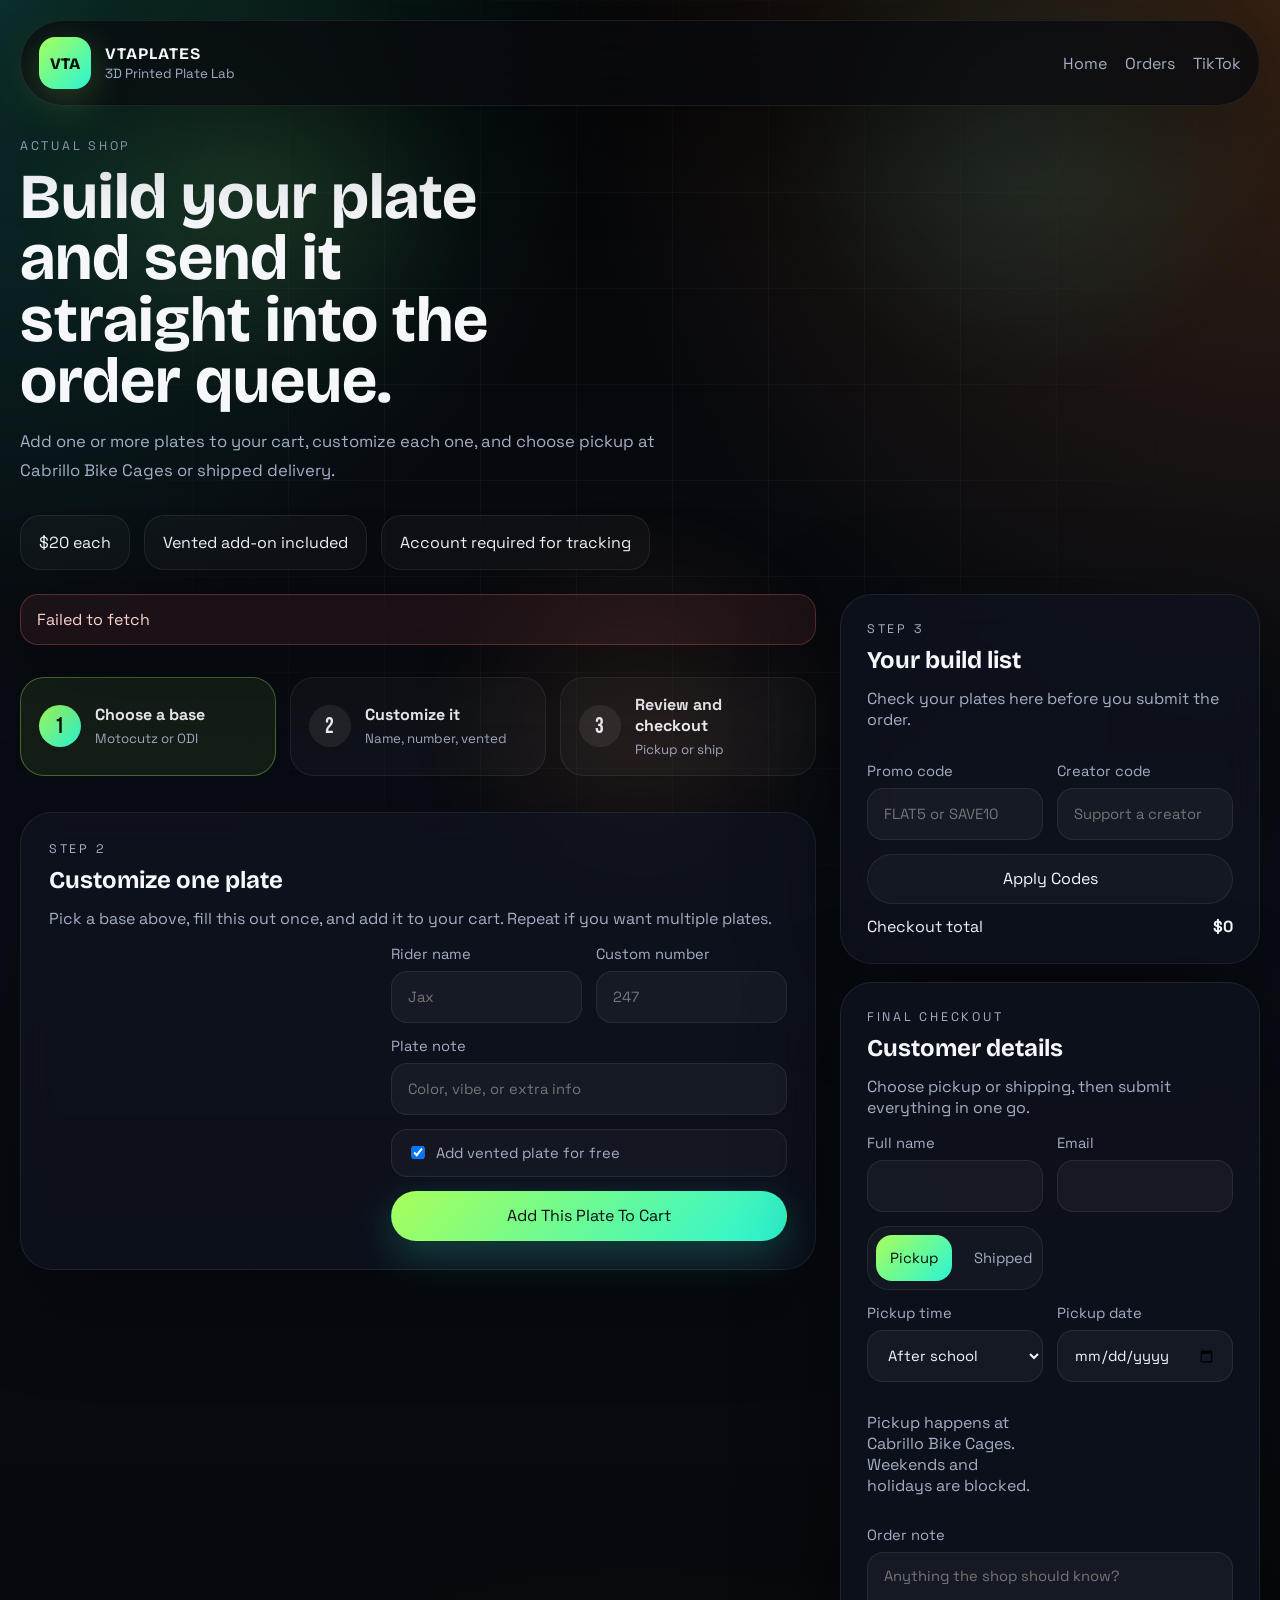
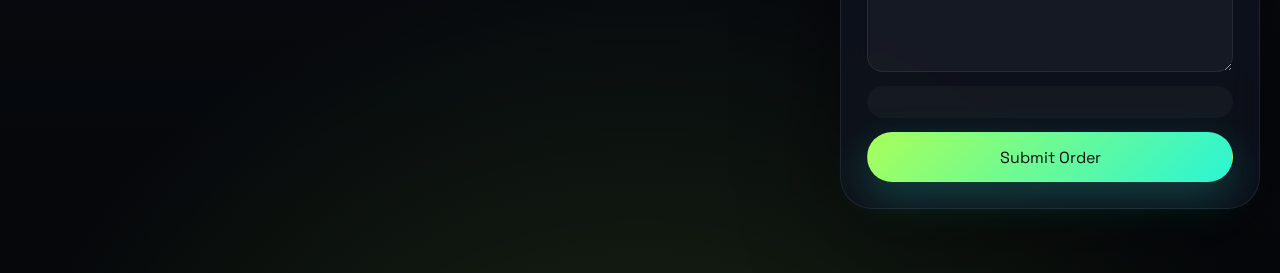
==== shop.html @ 5c973d40 "Add files via upload" ====
<!DOCTYPE html>
<html lang="en">
  <head>
    <meta charset="UTF-8" />
    <meta name="viewport" content="width=device-width, initial-scale=1.0" />
    <title>VTAPLATES Shop</title>
    <link rel="preconnect" href="https://fonts.googleapis.com" />
    <link rel="preconnect" href="https://fonts.gstatic.com" crossorigin />
    <link
      href="https://fonts.googleapis.com/css2?family=Bebas+Neue&family=Bricolage+Grotesque:wght@400;500;600;700;800&family=Space+Grotesk:wght@400;500;700&display=swap"
      rel="stylesheet"
    />
    <link rel="stylesheet" href="./assets/styles.css" />
    <script src="./assets/config.js"></script>
    <script type="module" src="./assets/js/shop.js"></script>
  </head>
  <body data-page="shop">
    <div class="site-shell">
      <header class="topbar">
        <a class="brand" href="./index.html">
          <span class="brand-mark">VTA</span>
          <span class="brand-copy">
            <strong>VTAPLATES</strong>
            <small>3D Printed Plate Lab</small>
          </span>
        </a>

        <nav class="nav">
          <a href="./index.html">Home</a>
          <a href="./account.html">Orders</a>
          <a href="https://tiktok.com/@vta.plates" target="_blank" rel="noreferrer" data-config-link="tiktok">TikTok</a>
        </nav>
      </header>

      <main class="page-stack">
        <section class="page-hero reveal">
          <div>
            <p class="eyebrow">Actual shop</p>
            <h1>Build your plate and send it straight into the order queue.</h1>
            <p class="lede">
              Add one or more plates to your cart, customize each one, and choose
              pickup at Cabrillo Bike Cages or shipped delivery.
            </p>
          </div>
          <div class="hero-badges">
            <span>$20 each</span>
            <span>Vented add-on included</span>
            <span>Account required for tracking</span>
          </div>
        </section>

        <section class="shop-layout">
          <div class="product-column">
            <div id="shop-status" class="banner"></div>
            <section class="shop-steps">
              <article class="step-pill-card is-current">
                <span>1</span>
                <div>
                  <strong>Choose a base</strong>
                  <small>Motocutz or ODI</small>
                </div>
              </article>
              <article class="step-pill-card">
                <span>2</span>
                <div>
                  <strong>Customize it</strong>
                  <small>Name, number, vented</small>
                </div>
              </article>
              <article class="step-pill-card">
                <span>3</span>
                <div>
                  <strong>Review and checkout</strong>
                  <small>Pickup or ship</small>
                </div>
              </article>
            </section>
            <div id="product-grid" class="product-grid"></div>

            <section class="glass-card builder-card">
              <div class="section-heading compact">
                <p class="eyebrow">Step 2</p>
                <h2>Customize one plate</h2>
                <p class="microcopy">
                  Pick a base above, fill this out once, and add it to your cart. Repeat if you want multiple plates.
                </p>
              </div>

              <div class="builder-layout">
                <div id="selected-product-preview" class="selected-product-preview"></div>

                <form id="builder-form" class="form-grid">
                  <label>
                    Rider name
                    <input id="builder-rider-name" name="riderName" type="text" placeholder="Jax" required />
                  </label>
                  <label>
                    Custom number
                    <input id="builder-custom-number" name="customNumber" type="text" maxlength="8" placeholder="247" required />
                  </label>
                  <label class="full-span">
                    Plate note
                    <input id="builder-note" name="itemNote" type="text" placeholder="Color, vibe, or extra info" />
                  </label>
                  <label class="full-span inline-checkbox">
                    <input id="builder-vented" name="vented" type="checkbox" checked />
                    Add vented plate for free
                  </label>
                  <button id="builder-submit" class="button button-primary full-span" type="submit">
                    Add This Plate To Cart
                  </button>
                </form>
              </div>
            </section>
          </div>

          <aside class="checkout-column">
            <section class="glass-card checkout-card">
              <div class="section-heading compact">
                <p class="eyebrow">Step 3</p>
                <h2>Your build list</h2>
                <p class="microcopy">Check your plates here before you submit the order.</p>
              </div>
              <div id="cart-items" class="cart-items"></div>
              <div class="form-grid" style="margin-top: 16px">
                <label>
                  Promo code
                  <input id="promo-code" type="text" placeholder="FLAT5 or SAVE10" />
                </label>
                <label>
                  Creator code
                  <input id="creator-code" type="text" placeholder="Support a creator" />
                </label>
                <button id="apply-codes-button" class="button button-secondary full-span" type="button">
                  Apply Codes
                </button>
              </div>
              <div id="discount-breakdown" class="microcopy" style="margin-top: 12px"></div>
              <div class="cart-total">
                <span>Checkout total</span>
                <strong id="cart-total">$0</strong>
              </div>
            </section>

            <section class="glass-card checkout-card">
              <div class="section-heading compact">
                <p class="eyebrow">Final checkout</p>
                <h2>Customer details</h2>
                <p class="microcopy">Choose pickup or shipping, then submit everything in one go.</p>
              </div>

              <form id="checkout-form" class="form-grid">
                <label>
                  Full name
                  <input id="customer-name" name="customerName" type="text" required />
                </label>
                <label>
                  Email
                  <input id="customer-email" name="customerEmail" type="email" required />
                </label>

                <div class="segmented-control" role="tablist" aria-label="Fulfillment mode">
                  <label class="segment active">
                    <input type="radio" name="fulfillmentMode" value="pickup" checked />
                    <span>Pickup</span>
                  </label>
                  <label class="segment">
                    <input type="radio" name="fulfillmentMode" value="shipping" />
                    <span>Shipped</span>
                  </label>
                </div>

                <div id="pickup-fields" class="form-panel">
                  <label>
                    Pickup time
                    <select id="pickup-window" name="pickupWindow">
                      <option value="After school">After school</option>
                      <option value="Before school">Before school</option>
                    </select>
                  </label>

                  <label>
                    Pickup date
                    <input id="pickup-date" name="pickupDate" type="date" required />
                  </label>

                  <p class="microcopy">
                    Pickup happens at Cabrillo Bike Cages. Weekends and holidays are blocked.
                  </p>
                </div>

                <div id="shipping-fields" class="form-panel hidden">
                  <label>
                    Street address
                    <input id="ship-street" name="shipStreet" type="text" />
                  </label>
                  <label>
                    City
                    <input id="ship-city" name="shipCity" type="text" />
                  </label>
                  <label>
                    State
                    <input id="ship-state" name="shipState" type="text" maxlength="2" />
                  </label>
                  <label>
                    ZIP code
                    <input id="ship-zip" name="shipZip" type="text" />
                  </label>

                  <div class="payment-box">
                    <div>
                      <strong>Apple Pay required</strong>
                      <p>
                        Shipping orders are marked for Apple Pay. If the browser cannot open
                        Apple Pay directly, the order is created in pending-payment mode.
                      </p>
                    </div>
                    <button id="apple-pay-button" class="apple-pay-button" type="button">
                      Pay with Apple Pay
                    </button>
                  </div>
                </div>

                <label class="full-span">
                  Order note
                  <textarea id="order-note" name="orderNote" rows="3" placeholder="Anything the shop should know?"></textarea>
                </label>

                <div class="full-span account-callout" id="account-callout"></div>
                <button id="checkout-button" class="button button-primary full-span" type="submit">
                  Submit Order
                </button>
              </form>
            </section>
          </aside>
        </section>
      </main>
    </div>
  </body>
</html>
---- assets/styles.css ----
:root {
  --bg: #06070b;
  --bg-soft: #0b1018;
  --surface: rgba(15, 20, 31, 0.74);
  --surface-strong: rgba(13, 17, 26, 0.92);
  --stroke: rgba(255, 255, 255, 0.08);
  --text: #f6f7fb;
  --muted: #a4aec4;
  --accent: #a8ff5a;
  --accent-2: #2af5d5;
  --warm: #ff8c42;
  --danger: #ff6b6b;
  --shadow: 0 24px 100px rgba(0, 0, 0, 0.45);
  --radius-xl: 32px;
  --radius-lg: 24px;
  --radius-md: 18px;
  --radius-sm: 12px;
  --grid: minmax(0, 1fr);
}

* {
  box-sizing: border-box;
}

html {
  scroll-behavior: smooth;
}

body {
  margin: 0;
  min-height: 100vh;
  font-family: "Space Grotesk", sans-serif;
  color: var(--text);
  background:
    radial-gradient(circle at top left, rgba(42, 245, 213, 0.18), transparent 28%),
    radial-gradient(circle at top right, rgba(255, 140, 66, 0.2), transparent 32%),
    radial-gradient(circle at 50% 120%, rgba(168, 255, 90, 0.16), transparent 30%),
    linear-gradient(180deg, #040507 0%, #090d15 48%, #05070a 100%);
  overflow-x: hidden;
}

body::before,
body::after {
  content: "";
  position: fixed;
  inset: 0;
  pointer-events: none;
  z-index: -1;
}

body::before {
  background:
    linear-gradient(rgba(255, 255, 255, 0.03) 1px, transparent 1px),
    linear-gradient(90deg, rgba(255, 255, 255, 0.03) 1px, transparent 1px);
  background-size: 96px 96px;
  mask-image: radial-gradient(circle at center, black 38%, transparent 78%);
}

body::after {
  background:
    radial-gradient(circle at 20% 20%, rgba(168, 255, 90, 0.15), transparent 18%),
    radial-gradient(circle at 80% 15%, rgba(42, 245, 213, 0.14), transparent 20%),
    radial-gradient(circle at 50% 80%, rgba(255, 140, 66, 0.14), transparent 22%);
  filter: blur(40px);
  opacity: 0.85;
}

a {
  color: inherit;
  text-decoration: none;
}

img {
  display: block;
  max-width: 100%;
}

button,
input,
select,
textarea {
  font: inherit;
}

.site-shell {
  width: min(1240px, calc(100% - 32px));
  margin: 0 auto;
  padding-bottom: 64px;
}

.topbar {
  position: sticky;
  top: 16px;
  z-index: 20;
  display: flex;
  justify-content: space-between;
  align-items: center;
  gap: 20px;
  padding: 16px 18px;
  margin-top: 20px;
  border: 1px solid var(--stroke);
  border-radius: 999px;
  background: rgba(8, 10, 15, 0.78);
  backdrop-filter: blur(20px);
  box-shadow: var(--shadow);
}

.brand {
  display: inline-flex;
  align-items: center;
  gap: 14px;
}

.brand-mark {
  display: grid;
  place-items: center;
  width: 52px;
  height: 52px;
  border-radius: 16px;
  color: #08100a;
  font-family: "Bricolage Grotesque", sans-serif;
  font-weight: 800;
  background: linear-gradient(135deg, var(--accent), var(--accent-2));
  box-shadow: 0 10px 40px rgba(168, 255, 90, 0.24);
}

.brand-copy {
  display: flex;
  flex-direction: column;
  gap: 2px;
}

.brand-copy strong {
  font-family: "Bricolage Grotesque", sans-serif;
  font-size: 1rem;
  letter-spacing: 0.06em;
}

.brand-copy small,
.nav a,
.eyebrow,
.microcopy,
.banner,
.timeline-item small {
  color: var(--muted);
}

.nav {
  display: flex;
  flex-wrap: wrap;
  justify-content: flex-end;
  gap: 18px;
}

.nav a {
  transition: color 180ms ease, transform 180ms ease;
}

.nav a:hover,
.nav a.is-active {
  color: var(--text);
  transform: translateY(-1px);
}

main {
  display: grid;
  gap: 30px;
  padding-top: 32px;
}

.page-stack {
  gap: 24px;
}

.hero,
.page-hero,
.grid-section,
.content-band,
.spotlight-section,
.cta-section,
.shop-layout,
.account-layout,
.admin-layout {
  position: relative;
}

.hero-home {
  display: grid;
  grid-template-columns: minmax(0, 1.1fr) minmax(320px, 0.9fr);
  gap: 28px;
  align-items: center;
  min-height: calc(100vh - 180px);
  padding: 32px 0 12px;
}

.hero-copy h1,
.page-hero h1,
.section-heading h2,
.spotlight-copy h2,
.cta-card h2 {
  margin: 0 0 14px;
  font-family: "Bricolage Grotesque", sans-serif;
  line-height: 0.96;
}

.hero-copy h1 {
  max-width: 11ch;
  font-size: clamp(3.5rem, 6vw, 6.4rem);
}

.page-hero h1 {
  max-width: 14ch;
  font-size: clamp(2.8rem, 5vw, 4.5rem);
}

.eyebrow {
  margin: 0 0 12px;
  font-size: 0.78rem;
  letter-spacing: 0.22em;
  text-transform: uppercase;
}

.lede,
.feature-card p,
.spotlight-copy p,
.cta-card p {
  max-width: 58ch;
  color: var(--muted);
  font-size: 1.04rem;
  line-height: 1.7;
}

.hero-actions {
  display: flex;
  flex-wrap: wrap;
  gap: 14px;
  margin-top: 28px;
}

.button {
  display: inline-flex;
  align-items: center;
  justify-content: center;
  gap: 10px;
  min-height: 50px;
  padding: 0 20px;
  border: 1px solid transparent;
  border-radius: 999px;
  cursor: pointer;
  transition: transform 180ms ease, box-shadow 180ms ease, border-color 180ms ease, background 180ms ease;
}

.button:hover {
  transform: translateY(-1px);
}

.button-primary {
  color: #08100a;
  background: linear-gradient(135deg, var(--accent), var(--accent-2));
  box-shadow: 0 14px 40px rgba(42, 245, 213, 0.22);
}

.button-secondary {
  color: var(--text);
  border-color: var(--stroke);
  background: rgba(255, 255, 255, 0.03);
}

.button:disabled,
.apple-pay-button:disabled {
  cursor: not-allowed;
  opacity: 0.5;
  transform: none;
}

.stat-row,
.hero-badges {
  display: flex;
  flex-wrap: wrap;
  gap: 14px;
  margin-top: 30px;
}

.stat-card,
.hero-badges span {
  padding: 16px 18px;
  border: 1px solid var(--stroke);
  border-radius: 20px;
  background: rgba(255, 255, 255, 0.03);
  backdrop-filter: blur(14px);
}

.stat-card span {
  display: block;
  font-family: "Bricolage Grotesque", sans-serif;
  font-size: 1.5rem;
  color: var(--accent);
}

.hero-badges span {
  color: var(--text);
}

.hero-visual,
.plate-stage,
.cta-card,
.glass-card,
.checkout-card,
.spotlight-panel,
.step-card,
.product-card,
.order-card,
.admin-product-card,
.banner {
  border: 1px solid var(--stroke);
  border-radius: var(--radius-xl);
  background: var(--surface);
  backdrop-filter: blur(18px);
  box-shadow: var(--shadow);
}

.hero-visual {
  overflow: hidden;
  min-height: 620px;
}

.plate-stage {
  position: relative;
  height: 100%;
  padding: 30px;
  background:
    radial-gradient(circle at top, rgba(42, 245, 213, 0.14), transparent 34%),
    radial-gradient(circle at bottom, rgba(255, 140, 66, 0.16), transparent 30%),
    linear-gradient(180deg, rgba(255, 255, 255, 0.03), rgba(255, 255, 255, 0));
}

.plate-glow {
  position: absolute;
  inset: 20% 14% auto;
  height: 240px;
  border-radius: 50%;
  background: conic-gradient(from 90deg, rgba(168, 255, 90, 0.14), rgba(42, 245, 213, 0.22), rgba(255, 140, 66, 0.18), rgba(168, 255, 90, 0.14));
  filter: blur(26px);
  animation: spinSlow 18s linear infinite;
}

.plate-float {
  position: absolute;
  width: min(86%, 470px);
  left: 50%;
  transform: translateX(-50%);
  animation: float 7s ease-in-out infinite;
}

.plate-primary {
  top: 72px;
}

.plate-secondary {
  top: 250px;
  width: min(76%, 420px);
  transform: translateX(-44%) rotate(-9deg);
  animation-duration: 8.5s;
}

.floating-chip {
  position: absolute;
  padding: 12px 16px;
  border: 1px solid rgba(255, 255, 255, 0.1);
  border-radius: 999px;
  background: rgba(4, 6, 10, 0.72);
  color: var(--text);
  font-size: 0.9rem;
  backdrop-filter: blur(16px);
}

.chip-top {
  top: 28px;
  left: 28px;
}

.chip-right {
  right: 26px;
  top: 40%;
}

.chip-bottom {
  left: 50%;
  bottom: 26px;
  transform: translateX(-50%);
}

.grid-section,
.spotlight-section,
.account-layout,
.admin-layout {
  display: grid;
  grid-template-columns: repeat(2, minmax(0, 1fr));
  gap: 24px;
}

.glass-card,
.feature-card,
.spotlight-panel,
.checkout-card,
.auth-card,
.orders-card,
.admin-login,
.admin-panel {
  padding: 26px;
}

.content-band {
  padding: 24px 0 8px;
}

.section-heading {
  margin-bottom: 20px;
}

.section-heading.compact {
  margin-bottom: 14px;
}

.step-grid {
  display: grid;
  grid-template-columns: repeat(4, minmax(0, 1fr));
  gap: 18px;
}

.step-card {
  padding: 24px;
}

.step-card span {
  display: inline-flex;
  margin-bottom: 18px;
  font-family: "Bricolage Grotesque", sans-serif;
  font-size: 1.2rem;
  color: var(--accent);
}

.step-card h3,
.product-card h3,
.order-card h3,
.admin-product-card h3 {
  margin: 0 0 10px;
  font-family: "Bricolage Grotesque", sans-serif;
}

.step-card p,
.order-card p,
.product-card p,
.panel-heading p,
.payment-box p {
  margin: 0;
  color: var(--muted);
  line-height: 1.65;
}

.spotlight-section {
  align-items: stretch;
}

.spotlight-panel {
  display: grid;
  place-items: center;
}

.timeline {
  display: grid;
  gap: 16px;
  width: 100%;
}

.timeline-item {
  padding: 18px 20px;
  border: 1px solid rgba(255, 255, 255, 0.06);
  border-radius: 20px;
  background: rgba(255, 255, 255, 0.02);
}

.timeline-item.active {
  border-color: rgba(168, 255, 90, 0.5);
  box-shadow: inset 0 0 0 1px rgba(168, 255, 90, 0.18);
}

.cta-card {
  padding: 40px;
  background:
    radial-gradient(circle at top right, rgba(255, 140, 66, 0.18), transparent 26%),
    radial-gradient(circle at bottom left, rgba(42, 245, 213, 0.18), transparent 28%),
    rgba(11, 15, 23, 0.85);
}

.shop-layout {
  display: grid;
  grid-template-columns: minmax(0, 1.1fr) minmax(320px, 420px);
  gap: 24px;
  align-items: start;
}

.product-column {
  display: grid;
  gap: 18px;
}

.shop-steps {
  display: grid;
  grid-template-columns: repeat(3, minmax(0, 1fr));
  gap: 14px;
}

.step-pill-card {
  display: flex;
  align-items: center;
  gap: 14px;
  padding: 16px 18px;
  border: 1px solid var(--stroke);
  border-radius: 24px;
  background: rgba(255, 255, 255, 0.03);
}

.step-pill-card span {
  display: inline-grid;
  place-items: center;
  width: 42px;
  height: 42px;
  border-radius: 999px;
  background: rgba(255, 255, 255, 0.08);
  font-family: "Bebas Neue", sans-serif;
  font-size: 1.35rem;
  letter-spacing: 0.06em;
}

.step-pill-card strong {
  display: block;
  margin-bottom: 2px;
}

.step-pill-card small {
  color: var(--muted);
}

.step-pill-card.is-current {
  border-color: rgba(168, 255, 90, 0.34);
  background: rgba(168, 255, 90, 0.08);
}

.step-pill-card.is-current span {
  color: #08100a;
  background: linear-gradient(135deg, var(--accent), var(--accent-2));
}

.product-grid,
.admin-products {
  display: grid;
  gap: 18px;
}

.product-card,
.admin-product-card,
.order-card {
  padding: 22px;
}

.product-card {
  display: grid;
  grid-template-columns: minmax(180px, 220px) minmax(0, 1fr);
  gap: 22px;
  align-items: center;
}

.product-card-selectable {
  transition: transform 180ms ease, border-color 180ms ease, box-shadow 180ms ease;
}

.product-card-selectable.is-selected {
  border-color: rgba(168, 255, 90, 0.34);
  box-shadow: 0 18px 60px rgba(168, 255, 90, 0.08);
}

.product-art {
  padding: 14px;
  border-radius: 24px;
  background: rgba(255, 255, 255, 0.03);
}

.builder-card {
  padding: 28px;
}

.builder-layout {
  display: grid;
  grid-template-columns: minmax(260px, 320px) minmax(0, 1fr);
  gap: 22px;
  align-items: start;
}

.builder-preview-card {
  display: grid;
  gap: 18px;
  padding: 20px;
  border-radius: 24px;
  background:
    radial-gradient(circle at top right, rgba(255, 140, 66, 0.12), transparent 34%),
    rgba(255, 255, 255, 0.03);
}

.builder-preview-image {
  padding: 14px;
  border-radius: 22px;
  background: rgba(0, 0, 0, 0.16);
}

.builder-preview-copy h3 {
  margin: 0 0 10px;
  font-family: "Bricolage Grotesque", sans-serif;
}

.builder-preview-copy p {
  margin: 0;
  color: var(--muted);
  line-height: 1.65;
}

.pill-row,
.detail-row,
.order-actions,
.panel-heading,
.orders-header,
.cart-total {
  display: flex;
  flex-wrap: wrap;
  align-items: center;
  justify-content: space-between;
  gap: 12px;
}

.pill {
  display: inline-flex;
  align-items: center;
  min-height: 32px;
  padding: 0 12px;
  border-radius: 999px;
  background: rgba(255, 255, 255, 0.06);
  color: var(--muted);
  font-size: 0.84rem;
}

.pill.accent {
  color: #09100a;
  background: linear-gradient(135deg, var(--accent), #d5ff9d);
}

.form-grid {
  display: grid;
  grid-template-columns: repeat(2, minmax(0, 1fr));
  gap: 14px;
}

.form-grid label,
.admin-product-form label {
  display: grid;
  gap: 8px;
  color: var(--muted);
  font-size: 0.92rem;
}

.inline-checkbox {
  display: flex !important;
  align-items: center;
  gap: 12px;
  padding: 14px 16px;
  border: 1px solid rgba(255, 255, 255, 0.08);
  border-radius: 16px;
  background: rgba(255, 255, 255, 0.03);
}

.inline-checkbox input {
  width: 20px;
  min-height: auto;
  margin: 0;
}

.full-span {
  grid-column: 1 / -1;
}

input,
select,
textarea {
  width: 100%;
  min-height: 52px;
  padding: 0 16px;
  border: 1px solid rgba(255, 255, 255, 0.08);
  border-radius: 16px;
  color: var(--text);
  background: rgba(255, 255, 255, 0.04);
}

textarea {
  min-height: 120px;
  padding: 14px 16px;
  resize: vertical;
}

input:focus,
select:focus,
textarea:focus {
  outline: 2px solid rgba(42, 245, 213, 0.3);
  border-color: rgba(42, 245, 213, 0.44);
}

.checkout-column {
  position: sticky;
  top: 108px;
  display: grid;
  gap: 18px;
}

.cart-items,
.orders-list {
  display: grid;
  gap: 14px;
}

.cart-item {
  padding: 16px 18px;
  border-radius: 18px;
  background: rgba(255, 255, 255, 0.03);
}

.cart-item strong {
  display: block;
}

.segmented-control {
  display: inline-grid;
  grid-template-columns: repeat(2, minmax(0, 1fr));
  gap: 10px;
  padding: 8px;
  border: 1px solid var(--stroke);
  border-radius: 22px;
  background: rgba(255, 255, 255, 0.03);
}

.admin-tabs {
  grid-template-columns: repeat(5, minmax(0, 1fr));
}

.segment {
  position: relative;
  display: grid;
}

.segment input {
  position: absolute;
  inset: 0;
  opacity: 0;
  cursor: pointer;
}

.segment span {
  display: inline-flex;
  align-items: center;
  justify-content: center;
  min-height: 46px;
  padding: 0 14px;
  border-radius: 16px;
  color: var(--muted);
  text-align: center;
  transition: background 180ms ease, color 180ms ease;
}

.segment.active span {
  color: #08100a;
  background: linear-gradient(135deg, var(--accent), var(--accent-2));
}

.form-panel {
  display: grid;
  grid-template-columns: repeat(2, minmax(0, 1fr));
  gap: 14px;
  grid-column: 1 / -1;
}

.payment-box {
  display: grid;
  gap: 14px;
  grid-column: 1 / -1;
  padding: 18px;
  border: 1px solid rgba(255, 255, 255, 0.08);
  border-radius: 20px;
  background: rgba(255, 255, 255, 0.02);
}

.apple-pay-button {
  min-height: 52px;
  border: 1px solid rgba(255, 255, 255, 0.12);
  border-radius: 16px;
  color: #fff;
  background: #000;
  cursor: pointer;
}

.banner {
  display: none;
  margin-bottom: 14px;
  padding: 14px 16px;
  border-radius: 18px;
}

.banner.is-visible {
  display: block;
}

.banner.is-error {
  border-color: rgba(255, 107, 107, 0.28);
  color: #ffd0d0;
  background: rgba(255, 107, 107, 0.08);
}

.banner.is-success {
  border-color: rgba(168, 255, 90, 0.22);
  color: #efffdc;
  background: rgba(168, 255, 90, 0.08);
}

.account-callout {
  padding: 16px 18px;
  border-radius: 18px;
  color: var(--muted);
  background: rgba(255, 255, 255, 0.03);
}

.order-card header {
  display: flex;
  justify-content: space-between;
  align-items: flex-start;
  gap: 16px;
  margin-bottom: 18px;
}

.status-badge {
  display: inline-flex;
  align-items: center;
  min-height: 34px;
  padding: 0 14px;
  border-radius: 999px;
  background: rgba(255, 255, 255, 0.08);
  color: var(--text);
  font-size: 0.85rem;
}

.status-badge.status-received {
  background: rgba(42, 245, 213, 0.14);
}

.status-badge.status-printing {
  background: rgba(255, 140, 66, 0.14);
}

.status-badge.status-ready-to-pickup,
.status-badge.status-ready-to-ship {
  background: rgba(168, 255, 90, 0.14);
}

.status-badge.status-picked-up,
.status-badge.status-shipped {
  background: rgba(255, 255, 255, 0.14);
}

.timeline-bar {
  display: grid;
  grid-template-columns: repeat(4, minmax(0, 1fr));
  gap: 8px;
  margin-top: 18px;
}

.timeline-stage {
  display: grid;
  gap: 8px;
}

.timeline-stage span {
  height: 6px;
  border-radius: 999px;
  background: rgba(255, 255, 255, 0.08);
}

.timeline-stage small {
  color: var(--muted);
  font-size: 0.75rem;
}

.timeline-stage.is-complete span,
.timeline-stage.is-current span {
  background: linear-gradient(90deg, var(--accent), var(--accent-2));
}

.admin-layout {
  align-items: start;
}

.admin-layout {
  grid-template-columns: 340px minmax(0, 1fr);
}

.admin-panel-section {
  margin-top: 20px;
}

.admin-product-form {
  display: grid;
  gap: 14px;
}

.admin-code-form {
  display: grid;
  gap: 14px;
}

.inline-form-row {
  display: grid;
  grid-template-columns: repeat(2, minmax(0, 1fr));
  gap: 14px;
}

.hidden {
  display: none !important;
}

.reveal {
  opacity: 0;
  transform: translateY(24px);
  transition: opacity 620ms ease, transform 620ms ease;
}

.reveal.is-visible {
  opacity: 1;
  transform: translateY(0);
}

@keyframes float {
  0%,
  100% {
    transform: translateX(-50%) translateY(0);
  }

  50% {
    transform: translateX(-50%) translateY(-14px);
  }
}

@keyframes spinSlow {
  from {
    transform: rotate(0deg);
  }

  to {
    transform: rotate(360deg);
  }
}

@media (max-width: 1080px) {
  .hero-home,
  .grid-section,
  .spotlight-section,
  .shop-layout,
  .account-layout,
  .admin-layout,
  .product-card,
  .builder-layout {
    grid-template-columns: 1fr;
  }

  .checkout-column {
    position: static;
  }

  .step-grid {
    grid-template-columns: repeat(2, minmax(0, 1fr));
  }

  .shop-steps {
    grid-template-columns: 1fr;
  }
}

@media (max-width: 760px) {
  .site-shell {
    width: min(100% - 20px, 100%);
  }

  .topbar {
    position: static;
    border-radius: 28px;
  }

  .nav,
  .hero-actions,
  .stat-row,
  .hero-badges,
  .order-actions,
  .panel-heading,
  .orders-header,
  .cart-total {
    flex-direction: column;
    align-items: stretch;
  }

  .hero-copy h1,
  .page-hero h1 {
    max-width: none;
  }

  .step-grid,
  .form-grid,
  .form-panel,
  .inline-form-row,
  .admin-tabs {
    grid-template-columns: 1fr;
  }

  .hero-visual {
    min-height: 480px;
  }

  .plate-secondary {
    top: 220px;
  }
}
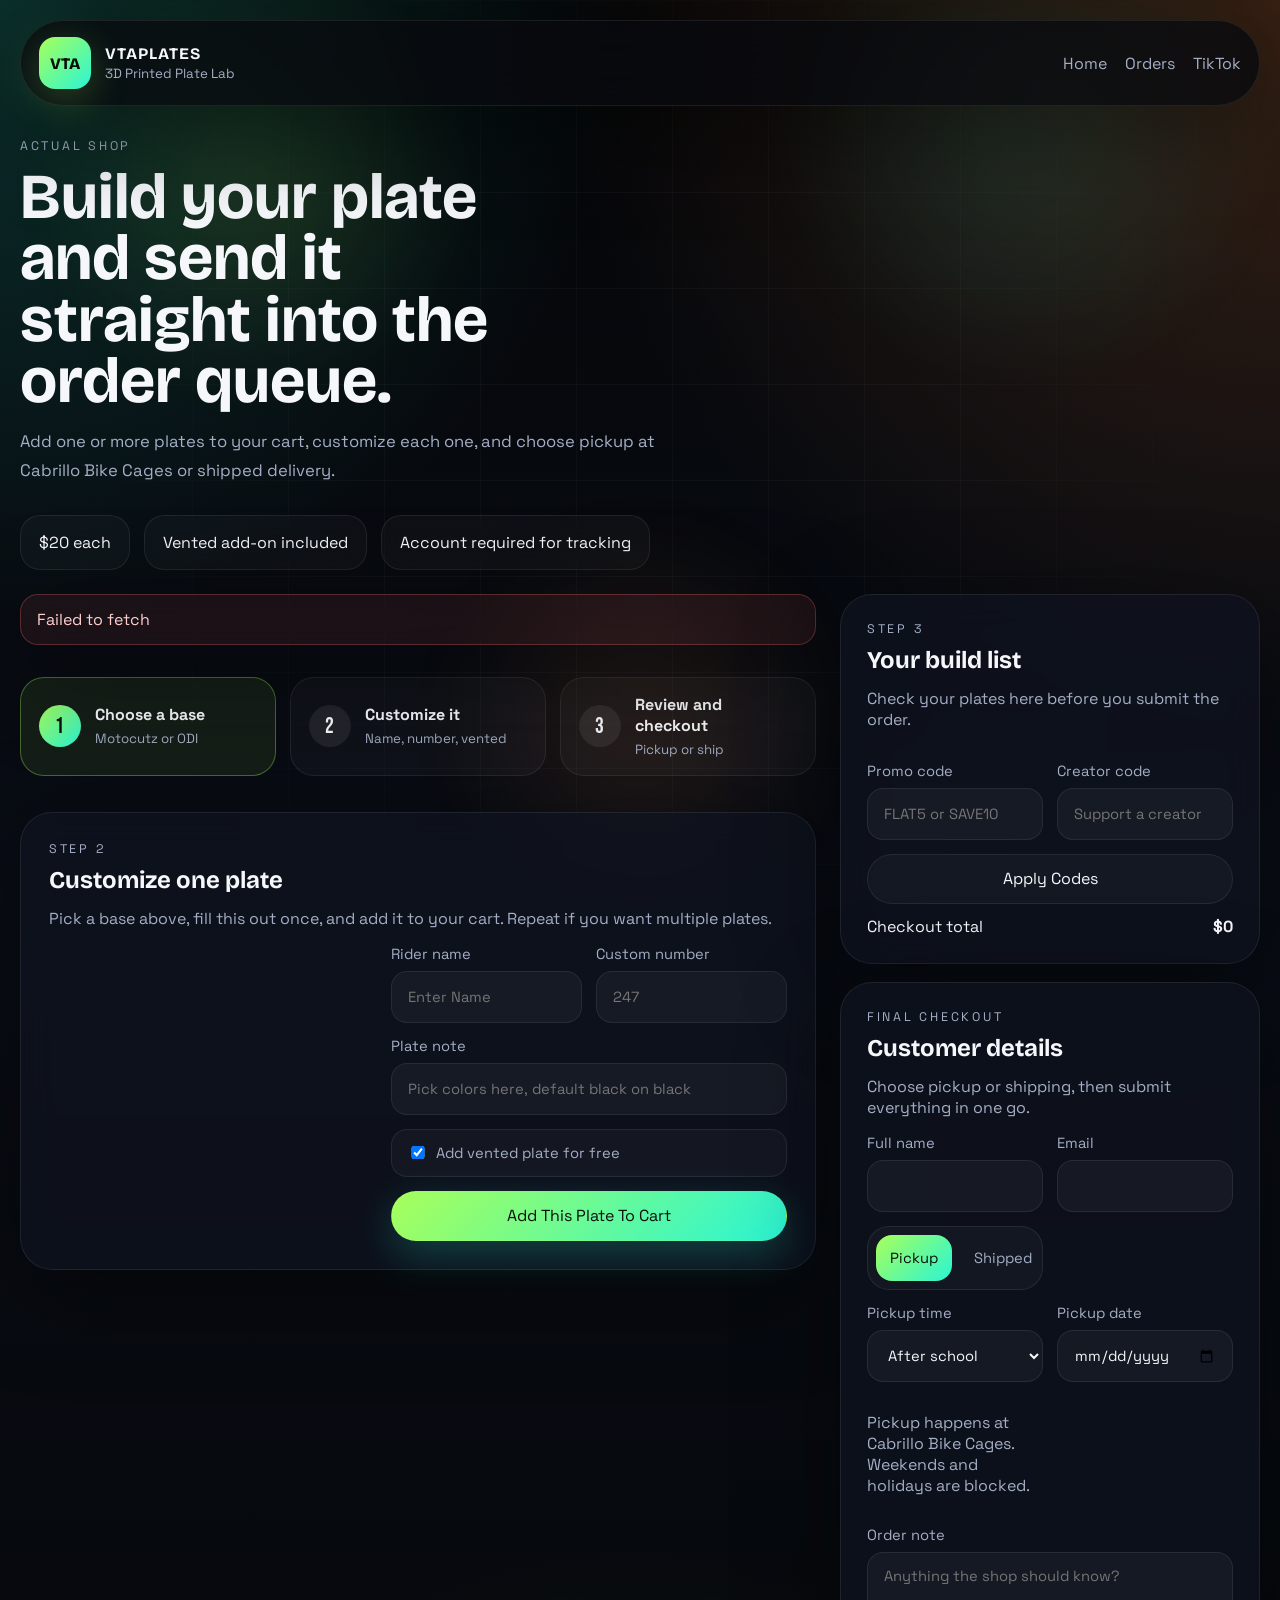
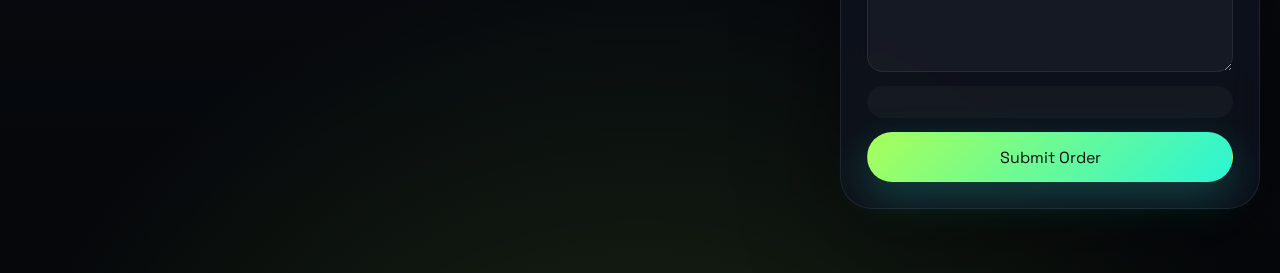
==== commit 056e2416: "Update shop.html" ====
--- a/shop.html
+++ b/shop.html
@@ -92,15 +92,15 @@
                 <form id="builder-form" class="form-grid">
                   <label>
                     Rider name
-                    <input id="builder-rider-name" name="riderName" type="text" placeholder="Jax" required />
+                    <input id="builder-rider-name" name="riderName" type="text" placeholder="Enter Name" required />
                   </label>
                   <label>
                     Custom number
-                    <input id="builder-custom-number" name="customNumber" type="text" maxlength="8" placeholder="247" required />
+                    <input id="builder-custom-number" name="customNumber" type="text" maxlength="3" placeholder="247" required />
                   </label>
                   <label class="full-span">
                     Plate note
-                    <input id="builder-note" name="itemNote" type="text" placeholder="Color, vibe, or extra info" />
+                    <input id="builder-note" name="itemNote" type="text" placeholder="Pick colors here, default black on black" />
                   </label>
                   <label class="full-span inline-checkbox">
                     <input id="builder-vented" name="vented" type="checkbox" checked />
